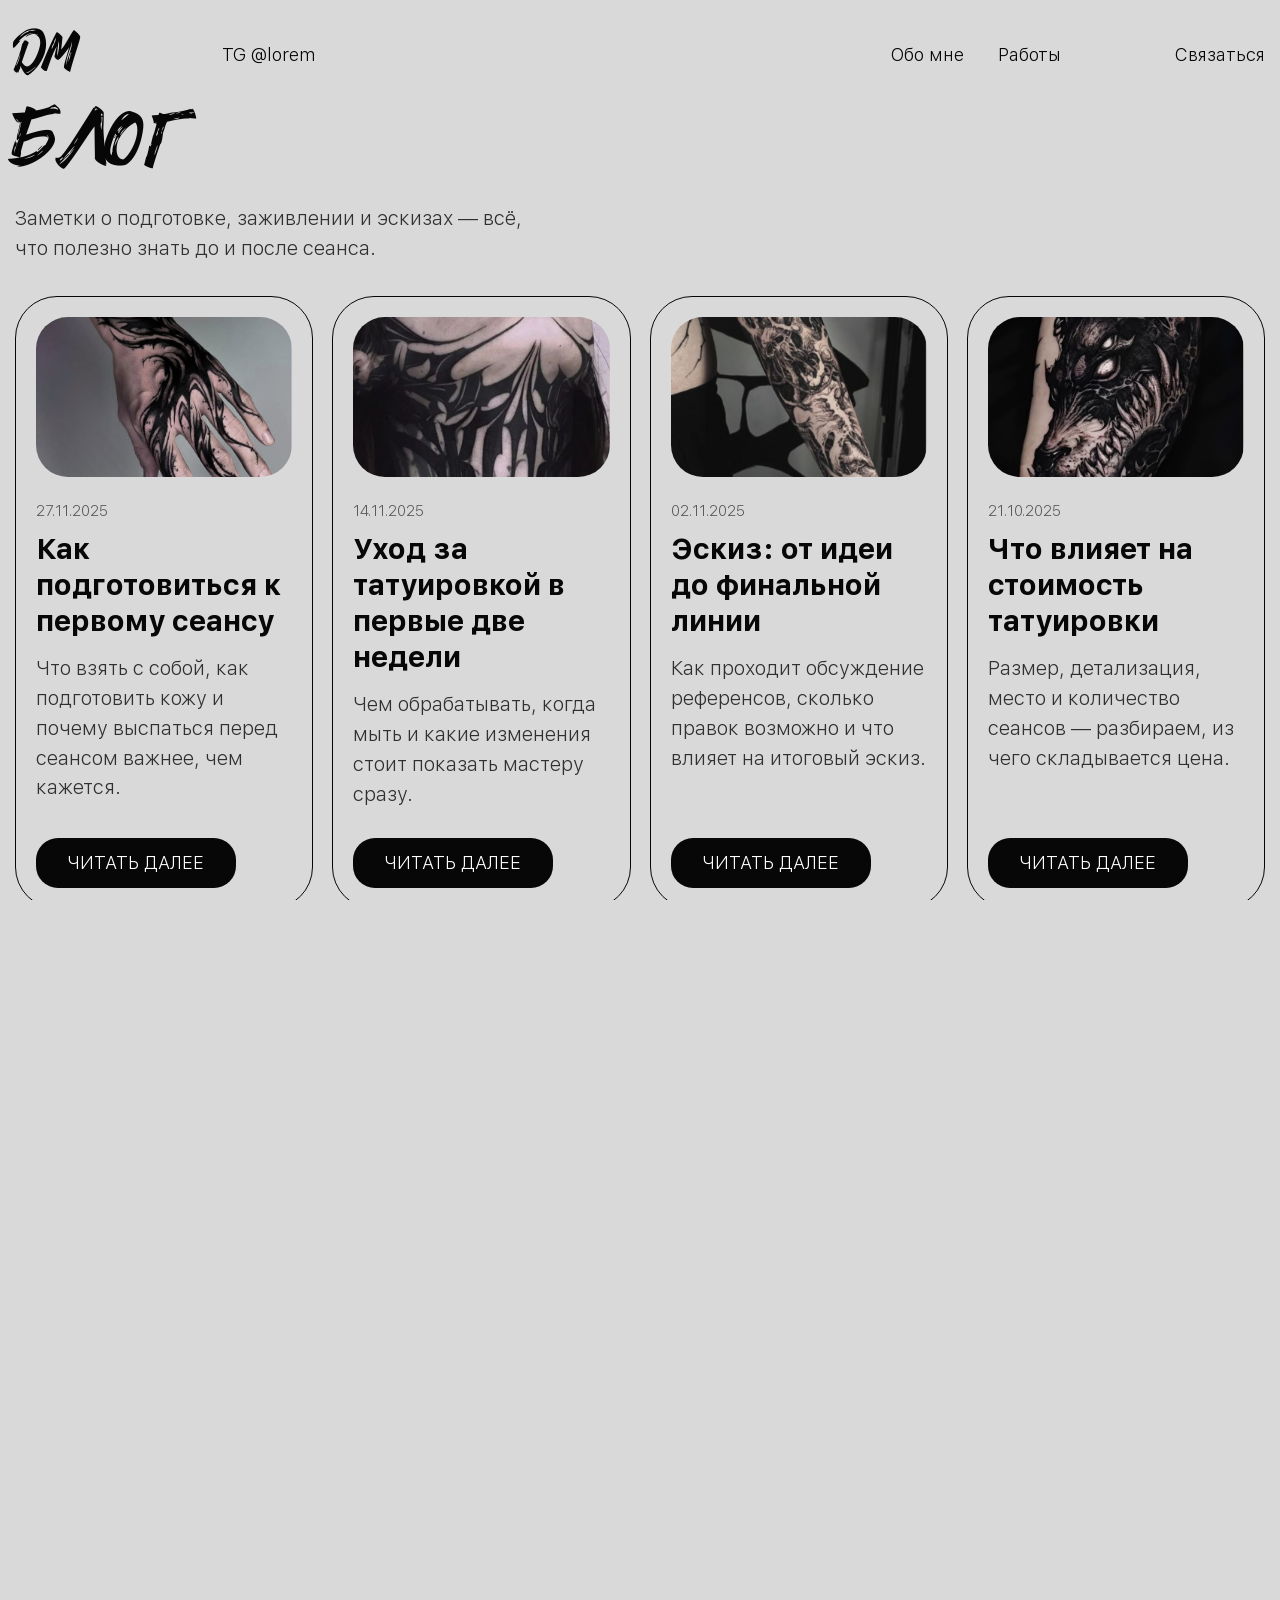
==== blog.html @ 78b844b9 "Добавлен блог + Бургер меню" ====
<!DOCTYPE html>
<html lang="ru">

<head>
  <meta charset="UTF-8">
  <meta name="viewport" content="width=device-width, initial-scale=1.0">
  <title>Блог — раТАТТООй</title>
  <link rel="stylesheet" href="./css/index.css">
</head>

<body class="body">
  <div class="wrapper">

    <header class="header">
      <div class="container">
        <div class="header__inner">
          <a href="./index.html" class="header__logo">
            ДМ
          </a>
          <div class="header__menu" id="header__menu" data-burger-menu>
            <a href="#" class="header__contact">
              TG @lorem
            </a>
            <nav class="header__nav">
              <ul class="header__list">
                <li class="header__item">
                  <a href="#" class="header__link">
                    Обо мне
                  </a>
                </li>
                <li class="header__item">
                  <a href="#" class="header__link">
                    Работы
                  </a>
                </li>
              </ul>
            </nav>
            <a href="#" class="header__action">
              Связаться
            </a>
          </div>
          <button class="header__burger burger" data-burger-toggle aria-label="Открыть меню" aria-expanded="false"
            aria-controls="header__menu">
            <svg width="24" height="24">
              <use class="burger__icon-menu" href="./icons/sprite.svg#menu-burger"></use>
              <use class="burger__icon-cross" href="./icons/sprite.svg#menu-cross"></use>
            </svg>
          </button>
        </div>
      </div>
    </header>

    <main class="main">
      <section class="blog">
        <div class="container">
          <div class="blog__inner">
            <h1 class="blog__title">
              Блог
            </h1>
            <p class="blog__description">
              Заметки о подготовке, заживлении и эскизах — всё, что полезно знать до и после сеанса.
            </p>
            <ul class="blog__list">
              <li class="blog__item">
                <a href="./post.html" class="blog__img">
                  <img src="./media/portfolio/2.webp" alt="Подготовка к сеансу татуировки">
                </a>
                <time class="blog__datetime" datetime="2025-11-27">27.11.2025</time>
                <h2 class="blog__subtitle">
                  Как подготовиться к первому сеансу
                </h2>
                <p class="blog__text">
                  Что взять с собой, как подготовить кожу и почему выспаться перед сеансом важнее, чем кажется.
                </p>
                <a href="./post.html" class="blog__button">
                  Читать далее
                </a>
              </li>
              <li class="blog__item">
                <a href="./post.html" class="blog__img">
                  <img src="./media/portfolio/6.webp" alt="Заживление татуировки">
                </a>
                <time class="blog__datetime" datetime="2025-11-14">14.11.2025</time>
                <h2 class="blog__subtitle">
                  Уход за татуировкой в первые две недели
                </h2>
                <p class="blog__text">
                  Чем обрабатывать, когда мыть и какие изменения стоит показать мастеру сразу.
                </p>
                <a href="./post.html" class="blog__button">
                  Читать далее
                </a>
              </li>
              <li class="blog__item">
                <a href="./post.html" class="blog__img">
                  <img src="./media/portfolio/8.webp" alt="Эскиз татуировки">
                </a>
                <time class="blog__datetime" datetime="2025-11-02">02.11.2025</time>
                <h2 class="blog__subtitle">
                  Эскиз: от идеи до финальной линии
                </h2>
                <p class="blog__text">
                  Как проходит обсуждение референсов, сколько правок возможно и что влияет на итоговый эскиз.
                </p>
                <a href="./post.html" class="blog__button">
                  Читать далее
                </a>
              </li>
              <li class="blog__item">
                <a href="./post.html" class="blog__img">
                  <img src="./media/portfolio/3.webp" alt="Стоимость татуировки">
                </a>
                <time class="blog__datetime" datetime="2025-10-21">21.10.2025</time>
                <h2 class="blog__subtitle">
                  Что влияет на стоимость татуировки
                </h2>
                <p class="blog__text">
                  Размер, детализация, место и количество сеансов — разбираем, из чего складывается цена.
                </p>
                <a href="./post.html" class="blog__button">
                  Читать далее
                </a>
              </li>
            </ul>
          </div>
        </div>
      </section>
    </main>

    <footer class="footer">
      <div class="container">
        <div class="footer__inner">
          <h2 class="footer__title">
            Кофе не предлагаю, 
            но&nbsp;идеи всегда есть
          </h2>
          <p class="footer__description">
            Свяжитесь со мной любым удобным для вас способом — я всегда открыт к новым проектам!
          </p>
          <div class="footer__content">
            <div class="footer__left">
              <div class="footer__map">
                <img src="./media/map.webp" alt="Карта">
              </div>
            </div>
            <div class="footer__right">
              <div class="footer__actions">
                <button class="footer__actions-btn">
                  Записаться на сеанс
                </button>
                <a href="#" class="footer__actions-link">
                  <svg>
                    <use href="./icons/sprite.svg#telegram" />
                  </svg>
                  Написать в Telegram
                </a>
                <a href="#" class="footer__actions-link">
                  <svg>
                    <use href="./icons/sprite.svg#vk" />
                  </svg>
                  Написать ВКонтакте
                </a>
              </div>
              <div class="footer__socials">
                <h3 class="footer__socials-title">
                  Наши соц сети
                </h3>
                <ul class="footer__socials-list">
                  <li class="footer__socials-item">
                    <a href="#" class="footer__socials-link">
                      <svg viewBox="0 0 39.3418 32.9844" xmlns="http://www.w3.org/2000/svg"
                        xmlns:xlink="http://www.w3.org/1999/xlink" width="39.341797" height="32.984375" fill="none"
                        customFrame="#000000">
                        <path id="Telegram"
                          d="M1.8319 13.6172L36.7224 0.164646C38.3418 -0.42038 39.7561 0.55969 39.2313 3.00836L39.2344 3.00534L33.2936 30.9931C32.8534 32.9774 31.6743 33.4599 30.0247 32.525L20.9779 25.8575L16.6144 30.0613C16.1319 30.5438 15.7248 30.9509 14.7899 30.9509L15.4322 21.7443L32.199 6.59692C32.9287 5.95459 32.0361 5.59272 31.0742 6.23203L10.354 19.2775L1.42177 16.4911C-0.517256 15.8759 -0.559473 14.5521 1.8319 13.6172Z"
                          fill="rgb(255,255,255)" fill-rule="nonzero" />
                        <path id="Telegram"
                          d="M1.8319 13.6172L36.7224 0.164646C38.3418 -0.42038 39.7561 0.55969 39.2313 3.00836L39.2344 3.00534L33.2936 30.9931C32.8534 32.9774 31.6743 33.4599 30.0247 32.525L20.9779 25.8575L16.6144 30.0613C16.1319 30.5438 15.7248 30.9509 14.7899 30.9509L15.4322 21.7443L32.199 6.59692C32.9287 5.95459 32.0361 5.59272 31.0742 6.23203L10.354 19.2775L1.42177 16.4911C-0.517256 15.8759 -0.559473 14.5521 1.8319 13.6172Z"
                          fill="rgb(255,255,255)" fill-rule="evenodd" />
                        <path id="Telegram"
                          d="M1.8319 13.6172L36.7224 0.164646C38.3418 -0.42038 39.7561 0.55969 39.2313 3.00836L39.2344 3.00534L33.2936 30.9931C32.8534 32.9774 31.6743 33.4599 30.0247 32.525L20.9779 25.8575L16.6144 30.0613C16.1319 30.5438 15.7248 30.9509 14.7899 30.9509L15.4322 21.7443L32.199 6.59692C32.9287 5.95459 32.0361 5.59272 31.0742 6.23203L10.354 19.2775L1.42177 16.4911C-0.517256 15.8759 -0.559473 14.5521 1.8319 13.6172Z"
                          fill="rgb(7,7,7)" fill-rule="evenodd" />
                      </svg>
                    </a>
                  </li>
                  <li class="footer__socials-item">
                    <a href="#" class="footer__socials-link">
                      <svg viewBox="0 0 36.6895 22.8936" xmlns="http://www.w3.org/2000/svg"
                        xmlns:xlink="http://www.w3.org/1999/xlink" width="36.689453" height="22.893555" fill="none"
                        customFrame="#000000">
                        <path id="VK"
                          d="M0 0C0.297917 14.3 7.4479 22.8938 19.9833 22.8938L20.6938 22.8938L20.6938 14.7125C25.3001 15.1708 28.7832 18.5396 30.1811 22.8938L36.6896 22.8938C34.9021 16.3854 30.2039 12.7875 27.2706 11.4125C30.2039 9.71667 34.3289 5.59167 35.3143 0L29.4017 0C28.1184 4.5375 24.3147 8.6625 20.6938 9.05208L20.6938 0L14.7811 0L14.7811 15.8583C11.1144 14.9417 6.4854 10.4958 6.27915 0L0 0Z"
                          fill="rgb(7,7,7)" fill-rule="evenodd" />
                      </svg>
                    </a>
                  </li>
                  <li class="footer__socials-item">
                    <a href="#" class="footer__socials-link">
                      <svg viewBox="0 0 34.0977 34.0967" xmlns="http://www.w3.org/2000/svg"
                        xmlns:xlink="http://www.w3.org/1999/xlink" width="34.097656" height="34.096680" fill="none"
                        customFrame="#000000">
                        <path id="Vector"
                          d="M18.8028 0C20.7206 0.0051145 21.6941 0.0153426 22.5346 0.0392102L22.8653 0.051144C23.2472 0.0647827 23.6238 0.0818328 24.079 0.102291C25.893 0.187532 27.1305 0.473943 28.2165 0.895037C29.3415 1.32806 30.2894 1.91453 31.2373 2.86071C32.1045 3.71256 32.7752 4.74356 33.2029 5.88154C33.624 6.96752 33.9104 8.20522 33.9956 10.0207C34.0161 10.4742 34.0331 10.851 34.0468 11.2346L34.057 11.5653C34.0826 12.4041 34.0928 13.3776 34.0962 15.2953L34.0979 16.5672L34.0979 18.8005C34.102 20.0439 34.089 21.2874 34.0587 22.5305L34.0485 22.8613C34.0348 23.2448 34.0178 23.6216 33.9973 24.0751C33.9121 25.8908 33.6222 27.1266 33.2029 28.2143C32.7752 29.3523 32.1045 30.3833 31.2373 31.2353C30.3853 32.1025 29.3545 32.7733 28.2165 33.2008C27.1305 33.6219 25.893 33.9083 24.079 33.9935L22.8653 34.0447L22.5346 34.0549C21.6941 34.0788 20.7206 34.0907 18.8028 34.0941L17.5312 34.0958L15.2995 34.0958C14.0556 34.1002 12.8116 34.0872 11.5679 34.0566L11.2372 34.0464C10.8324 34.0311 10.4278 34.0134 10.0234 33.9935C8.20956 33.9083 6.97185 33.6219 5.88431 33.2008C4.7469 32.773 3.71661 32.1022 2.86519 31.2353C1.99728 30.3834 1.326 29.3524 0.897949 28.2143C0.476855 27.1283 0.190445 25.8908 0.105203 24.0751L0.0540562 22.8613L0.045534 22.5305C0.0141366 21.2874 -7.13379e-05 20.044 0.00291212 18.8005L0.00291212 15.2953C-0.00177617 14.052 0.0107254 12.8084 0.0404179 11.5653L0.0523517 11.2346C0.0659904 10.851 0.0830405 10.4742 0.103498 10.0207C0.18874 8.20522 0.47515 6.96922 0.896245 5.88154C1.32529 4.74313 1.99785 3.71213 2.86689 2.86071C3.71775 1.9938 4.74747 1.32309 5.88431 0.895037C6.97185 0.473943 8.20785 0.187532 10.0234 0.102291C10.4768 0.0818328 10.8553 0.0647827 11.2372 0.051144L11.5679 0.0409147C12.8111 0.0106539 14.0544 -0.00241558 15.2978 0.00170444L18.8028 0ZM17.0504 8.52403C14.7898 8.52403 12.6217 9.42205 11.0232 11.0206C9.42468 12.6192 8.52666 14.7872 8.52666 17.0479C8.52666 19.3087 9.42468 21.4768 11.0232 23.0752C12.6217 24.6738 14.7898 25.5719 17.0504 25.5719C19.311 25.5719 21.479 24.6738 23.0776 23.0752C24.6761 21.4768 25.5742 19.3087 25.5742 17.0479C25.5742 14.7872 24.6761 12.6192 23.0776 11.0206C21.479 9.42205 19.311 8.52403 17.0504 8.52403ZM17.0504 11.9336C17.722 11.9334 18.387 12.0657 19.0076 12.3225C19.6281 12.5794 20.192 12.956 20.6669 13.431C21.1419 13.9058 21.5188 14.4695 21.7758 15.0899C22.0329 15.7105 22.1653 16.3755 22.1655 17.0471C22.1656 17.7188 22.0333 18.3838 21.7765 19.0044C21.5196 19.6249 21.143 20.1888 20.6682 20.6637C20.1933 21.1387 19.6295 21.5156 19.0091 21.7727C18.3887 22.0299 17.7237 22.1621 17.0521 22.1623C15.6956 22.1623 14.3948 21.6234 13.4357 20.6643C12.4766 19.7052 11.9379 18.4044 11.9379 17.0479C11.9379 15.6916 12.4766 14.3906 13.4357 13.4315C14.3948 12.4724 15.6956 11.9336 17.0521 11.9336M26.0021 5.96678C25.4369 5.96678 24.8948 6.19125 24.4953 6.59089C24.0956 6.99053 23.871 7.53253 23.871 8.09782C23.871 8.66297 24.0956 9.20497 24.4953 9.60461C24.8948 10.0043 25.4369 10.2287 26.0021 10.2287C26.5672 10.2287 27.1092 10.0043 27.5089 9.60461C27.9085 9.20497 28.133 8.66297 28.133 8.09782C28.133 7.53253 27.9085 6.99053 27.5089 6.59089C27.1092 6.19125 26.5672 5.96678 26.0021 5.96678Z"
                          fill="rgb(7,7,7)" fill-rule="nonzero" />
                      </svg>
                    </a>
                  </li>
                </ul>
                <p class="footer__socials-description">
                  * Организация Meta и её продукты Instagram и&nbsp;Facebook, признаны экстремистскими и запрещены на
                  территории Российской Федерации
                </p>
              </div>
            </div>
          </div>
        </div>
      </div>
      <div class="footer__bottom">
        <div class="container">
          <div class="footer__inner">
            <nav class="footer__nav">
              <ul class="footer__nav-list">
                <li class="footer__nav-item">
                  <a href="#" class="footer__nav-link">
                    Обо мне
                  </a>
                </li>
                <li class="footer__nav-item">
                  <a href="#" class="footer__nav-link">
                    Работы
                  </a>
                </li>
                <li class="footer__nav-item">
                  <a href="#" class="footer__nav-link">
                    Связаться
                  </a>
                </li>
              </ul>
            </nav>
            <ul class="footer__contacts">
              <li class="footer__contacts-item">
                <a href="#" class="footer__contacts-link">
                  TG @lorem
                </a>
              </li>
              <li class="footer__contacts-item">
                <a href="#" class="footer__contacts-link">
                  ВК @lorem
                </a>
              </li>
            </ul>
            <ul class="footer__legals">
              <li class="footer__legals-item">
                <a href="#" class="footer__legals-link">
                  Политика конфиденциальности
                </a>
              </li>
            </ul>
            <a href="#" class="footer__developer">
              Разработка: Rashkin.Arts
            </a>
          </div>
        </div>
      </div>
    </footer>

  </div>
  <script type="module" src="./scripts/burger-menu.js"></script>
</body>

</html>
---- css/index.css ----
/* base */
@import './base/reset.css';
@import './base/swiper-bundle.min.css';
@import './base/fonts.css';
@import './base/global.css';

/* blocks */
@import './blocks/header.css';
@import './blocks/burger.css';
@import './blocks/hero.css';
@import './blocks/portfolio.css';
@import './blocks/testimonials.css';
@import './blocks/blog.css';
@import './blocks/post.css';
@import './blocks/footer.css';
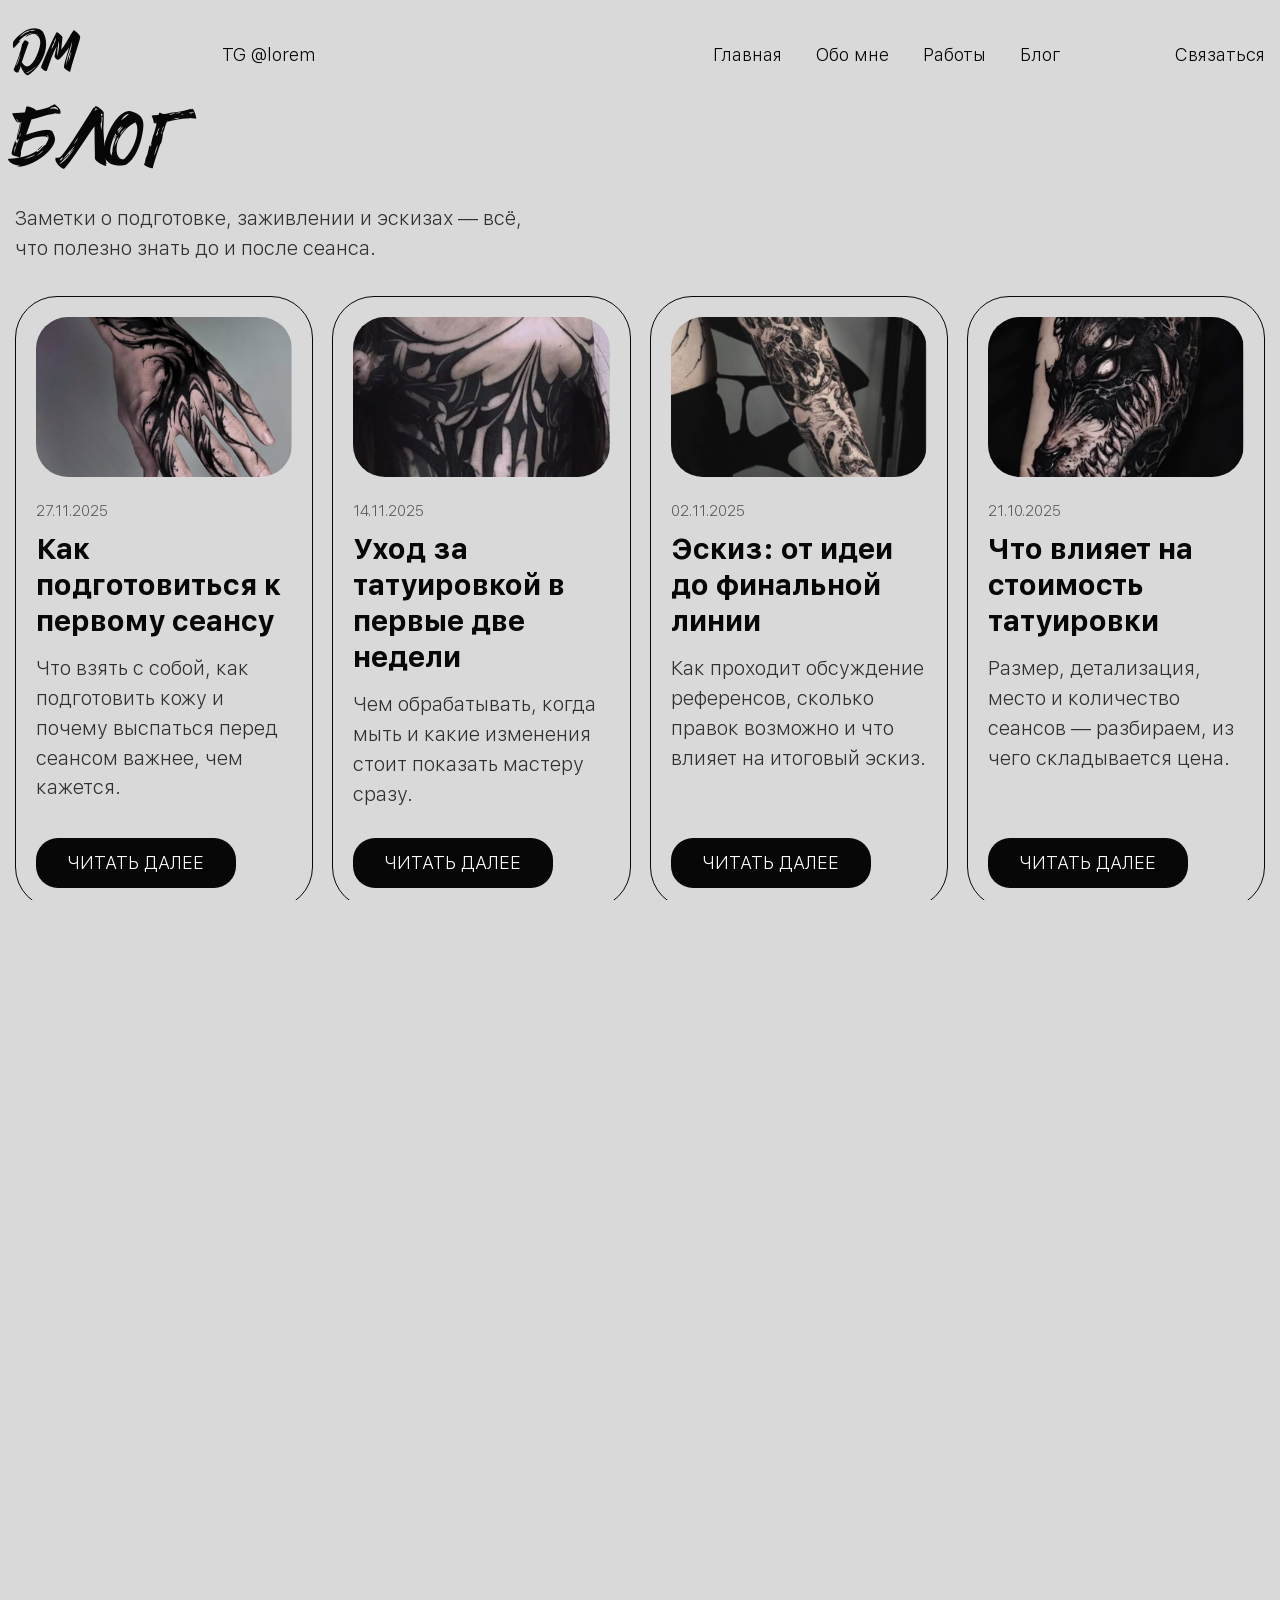
==== commit 9e95fe16: "Добавлено мета-описания, часть ссылок" ====
--- a/blog.html
+++ b/blog.html
@@ -4,7 +4,23 @@
 <head>
   <meta charset="UTF-8">
   <meta name="viewport" content="width=device-width, initial-scale=1.0">
-  <title>Блог — раТАТТООй</title>
+  <title>Блог о татуировках — раТАТТООй</title>
+  <meta name="description"
+    content="Блог тату-мастера Дениса Моторина: подготовка к сеансу, уход за татуировкой, работа над эскизом и из чего складывается стоимость.">
+  <meta name="robots" content="index, follow, max-image-preview:large">
+  <meta property="og:type" content="website">
+  <meta property="og:site_name" content="раТАТТООй">
+  <meta property="og:locale" content="ru_RU">
+  <meta property="og:title" content="Блог о татуировках — раТАТТООй">
+  <meta property="og:description"
+    content="Подготовка к сеансу, уход за татуировкой, эскизы и стоимость работы — заметки мастера.">
+  <meta name="twitter:card" content="summary">
+  <meta name="twitter:title" content="Блог о татуировках — раТАТТООй">
+  <meta name="twitter:description"
+    content="Подготовка к сеансу, уход за татуировкой, эскизы и стоимость работы — заметки мастера.">
+  <link rel="icon" href="./favicon.ico" sizes="any">
+  <link rel="icon" type="image/png" sizes="32x32" href="./favicon-32x32.png">
+  <link rel="apple-touch-icon" href="./apple-touch-icon.png">
   <link rel="stylesheet" href="./css/index.css">
 </head>
 
@@ -24,18 +40,28 @@
             <nav class="header__nav">
               <ul class="header__list">
                 <li class="header__item">
-                  <a href="#" class="header__link">
+                  <a href="./index.html" class="header__link">
+                    Главная
+                  </a>
+                </li>
+                <li class="header__item">
+                  <a href="./index.html#about" class="header__link">
                     Обо мне
                   </a>
                 </li>
                 <li class="header__item">
-                  <a href="#" class="header__link">
+                  <a href="./index.html#portfolio" class="header__link">
                     Работы
+                  </a>
+                </li>
+                <li class="header__item">
+                  <a href="./blog.html" class="header__link">
+                    Блог
                   </a>
                 </li>
               </ul>
             </nav>
-            <a href="#" class="header__action">
+            <a href="#contacts" class="header__action">
               Связаться
             </a>
           </div>
@@ -127,7 +153,7 @@
       </section>
     </main>
 
-    <footer class="footer">
+    <footer class="footer" id="contacts">
       <div class="container">
         <div class="footer__inner">
           <h2 class="footer__title">
@@ -140,7 +166,9 @@
           <div class="footer__content">
             <div class="footer__left">
               <div class="footer__map">
-                <img src="./media/map.webp" alt="Карта">
+                <iframe
+                  src="https://yandex.ru/map-widget/v1/?um=constructor%3A65102c22b5f1a2a9174ad3227d822037017515a381f0e1030878ef75aebeba9c&amp;source=constructor"
+                  width="864" height="720" frameborder="0"></iframe>
               </div>
             </div>
             <div class="footer__right">
@@ -221,17 +249,17 @@
             <nav class="footer__nav">
               <ul class="footer__nav-list">
                 <li class="footer__nav-item">
-                  <a href="#" class="footer__nav-link">
+                  <a href="./index.html#about" class="footer__nav-link">
                     Обо мне
                   </a>
                 </li>
                 <li class="footer__nav-item">
-                  <a href="#" class="footer__nav-link">
+                  <a href="./index.html#portfolio" class="footer__nav-link">
                     Работы
                   </a>
                 </li>
                 <li class="footer__nav-item">
-                  <a href="#" class="footer__nav-link">
+                  <a href="#contacts" class="footer__nav-link">
                     Связаться
                   </a>
                 </li>
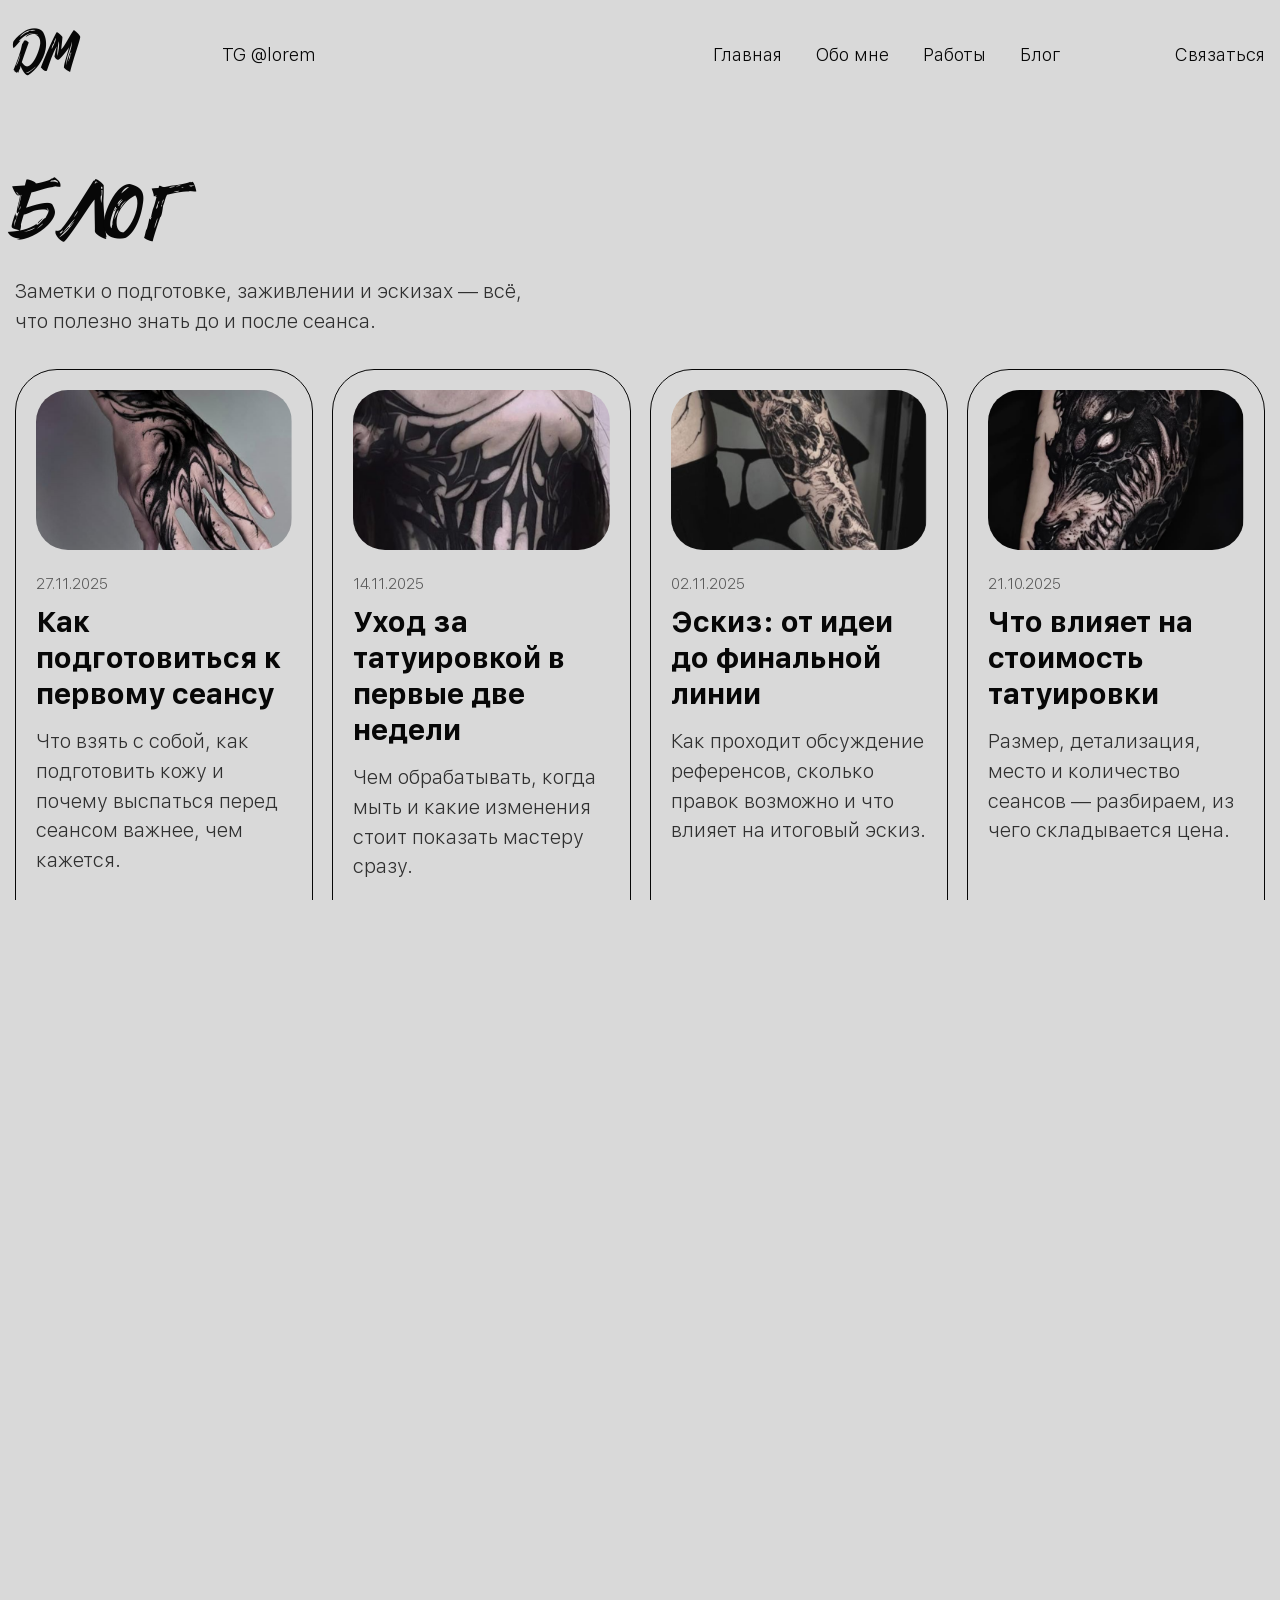
==== commit ffee9d6a: "Модалка" ====
--- a/blog.html
+++ b/blog.html
@@ -168,22 +168,25 @@
               <div class="footer__map">
                 <iframe
                   src="https://yandex.ru/map-widget/v1/?um=constructor%3A65102c22b5f1a2a9174ad3227d822037017515a381f0e1030878ef75aebeba9c&amp;source=constructor"
-                  width="864" height="720" frameborder="0"></iframe>
+                  width="864" height="720" frameborder="0" loading="lazy"
+                  title="Карта — как добраться"></iframe>
               </div>
             </div>
             <div class="footer__right">
               <div class="footer__actions">
-                <button class="footer__actions-btn">
+                <button class="footer__actions-btn" data-booking-open>
                   Записаться на сеанс
                 </button>
-                <a href="#" class="footer__actions-link">
-                  <svg>
+                <a target="_blank" href="https://t.me/Den_Motorin" class="footer__actions-link"
+                  aria-label="Написать в Telegram, откроется в новой вкладке">
+                  <svg aria-hidden="true">
                     <use href="./icons/sprite.svg#telegram" />
                   </svg>
                   Написать в Telegram
                 </a>
-                <a href="#" class="footer__actions-link">
-                  <svg>
+                <a target="_blank" href="https://vk.ru/motorin_den" class="footer__actions-link"
+                  aria-label="Написать ВКонтакте, откроется в новой вкладке">
+                  <svg aria-hidden="true">
                     <use href="./icons/sprite.svg#vk" />
                   </svg>
                   Написать ВКонтакте
@@ -195,8 +198,8 @@
                 </h3>
                 <ul class="footer__socials-list">
                   <li class="footer__socials-item">
-                    <a href="#" class="footer__socials-link">
-                      <svg viewBox="0 0 39.3418 32.9844" xmlns="http://www.w3.org/2000/svg"
+                    <a href="https://t.me/Den_Motorin" class="footer__socials-link" aria-label="Telegram">
+                      <svg viewBox="0 0 39.3418 32.9844" xmlns="http://www.w3.org/2000/svg" aria-hidden="true"
                         xmlns:xlink="http://www.w3.org/1999/xlink" width="39.341797" height="32.984375" fill="none"
                         customFrame="#000000">
                         <path id="Telegram"
@@ -212,8 +215,8 @@
                     </a>
                   </li>
                   <li class="footer__socials-item">
-                    <a href="#" class="footer__socials-link">
-                      <svg viewBox="0 0 36.6895 22.8936" xmlns="http://www.w3.org/2000/svg"
+                    <a href="https://vk.ru/motorin_den" class="footer__socials-link" aria-label="ВКонтакте">
+                      <svg viewBox="0 0 36.6895 22.8936" xmlns="http://www.w3.org/2000/svg" aria-hidden="true"
                         xmlns:xlink="http://www.w3.org/1999/xlink" width="36.689453" height="22.893555" fill="none"
                         customFrame="#000000">
                         <path id="VK"
@@ -223,8 +226,8 @@
                     </a>
                   </li>
                   <li class="footer__socials-item">
-                    <a href="#" class="footer__socials-link">
-                      <svg viewBox="0 0 34.0977 34.0967" xmlns="http://www.w3.org/2000/svg"
+                    <a href="#" class="footer__socials-link" aria-label="Instagram">
+                      <svg viewBox="0 0 34.0977 34.0967" xmlns="http://www.w3.org/2000/svg" aria-hidden="true"
                         xmlns:xlink="http://www.w3.org/1999/xlink" width="34.097656" height="34.096680" fill="none"
                         customFrame="#000000">
                         <path id="Vector"
@@ -294,6 +297,7 @@
 
   </div>
   <script type="module" src="./scripts/burger-menu.js"></script>
+  <script type="module" src="./scripts/booking-modal.js"></script>
 </body>
 
 </html>
--- a/css/index.css
+++ b/css/index.css
@@ -9,6 +9,8 @@
 @import './blocks/burger.css';
 @import './blocks/hero.css';
 @import './blocks/portfolio.css';
+@import './blocks/gallery.css';
+@import './blocks/modal.css';
 @import './blocks/testimonials.css';
 @import './blocks/blog.css';
 @import './blocks/post.css';
